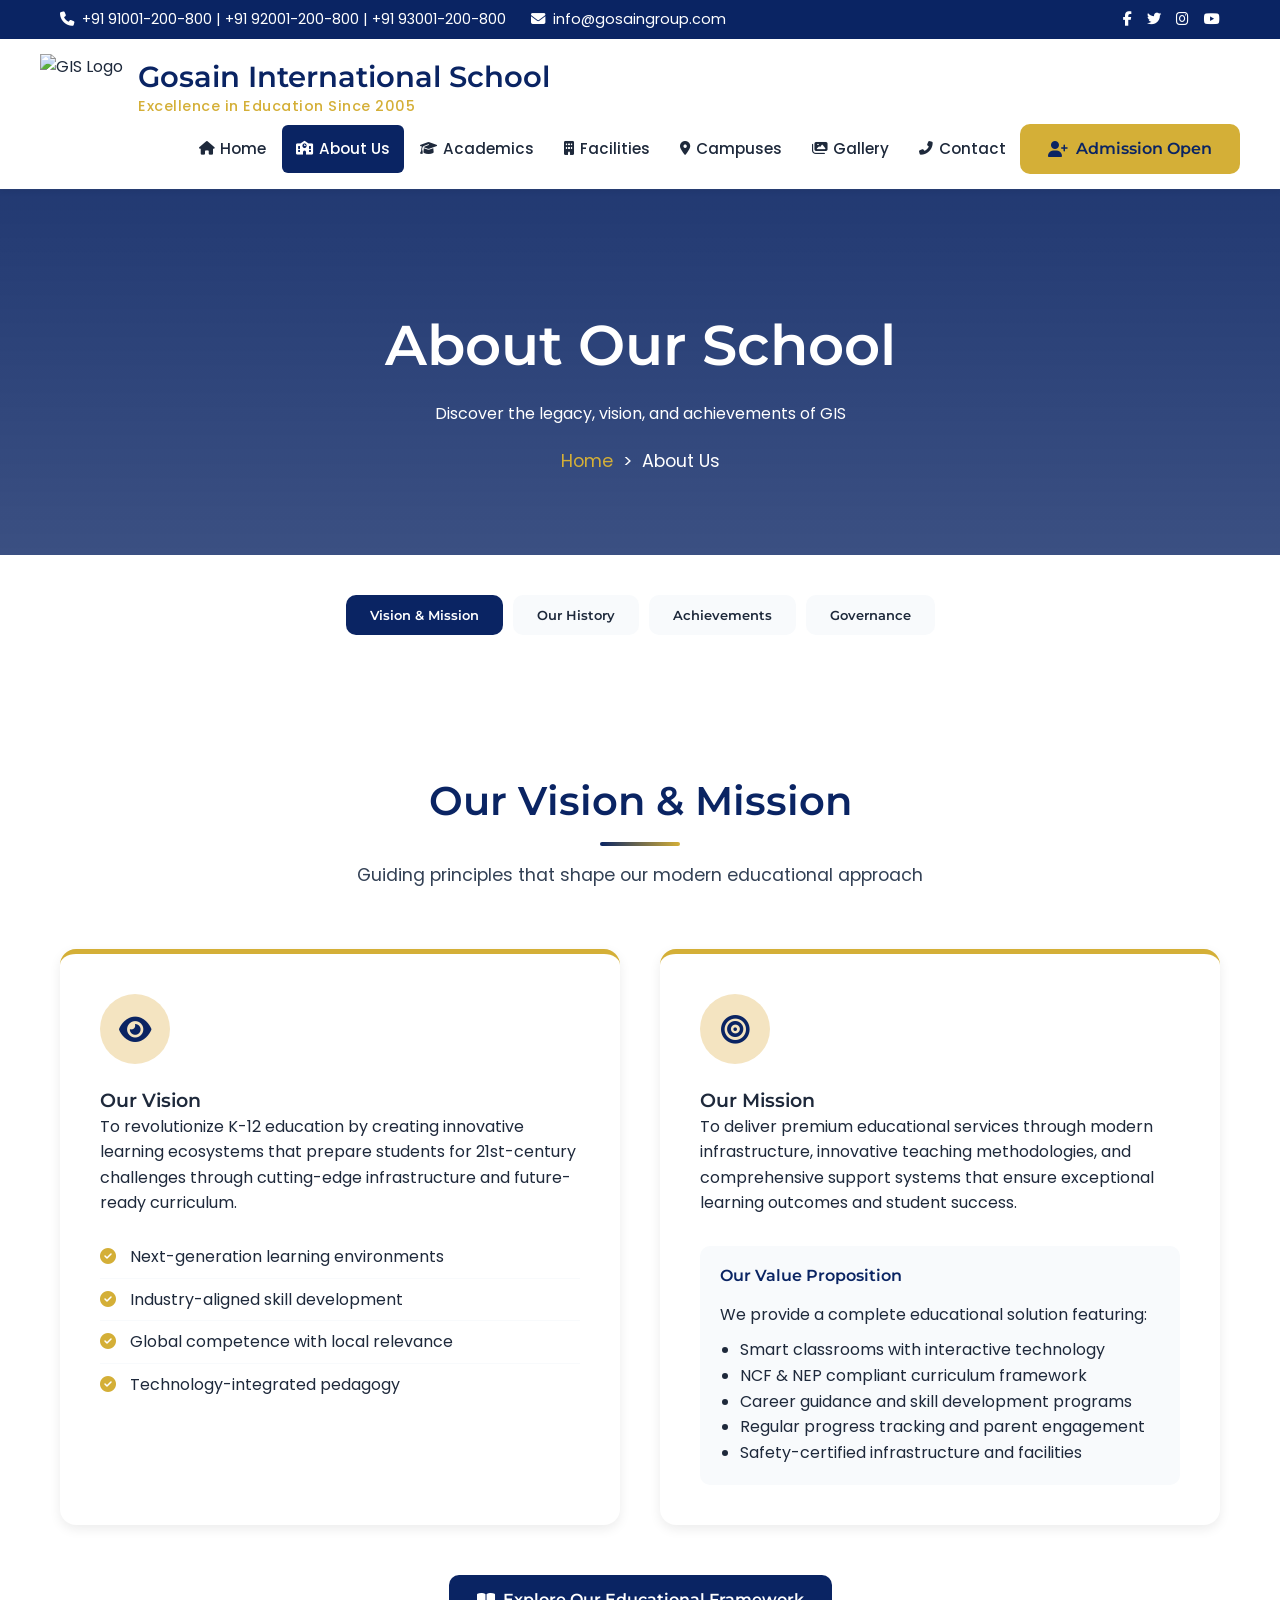
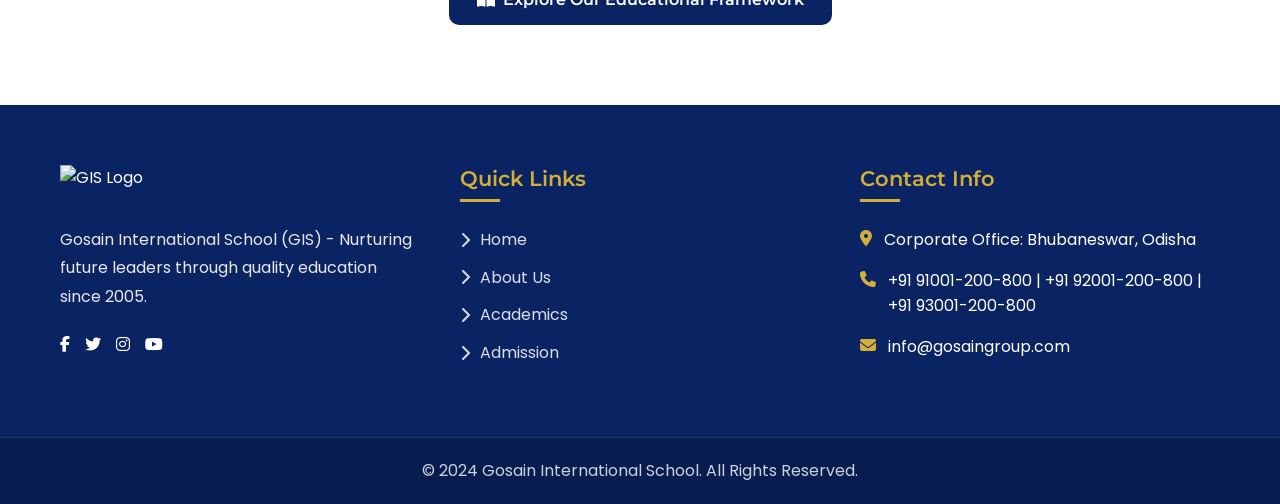
==== about.html @ ebe88065 "second ver First  push" ====
<!doctype html>
<html lang="en">
  <head>
    <meta charset="UTF-8" />
    <meta name="viewport" content="width=device-width, initial-scale=1.0" />
    <title>About Us - Gosain International School</title>
    <link
      rel="stylesheet"
      href="https://cdnjs.cloudflare.com/ajax/libs/font-awesome/6.4.0/css/all.min.css"
    />
    <link
      rel="stylesheet"
      href="https://fonts.googleapis.com/css2?family=Poppins:wght@300;400;500;600;700&family=Montserrat:wght@400;500;600;700&display=swap"
    />
    <link rel="stylesheet" href="style.css" />
    <style>
      /* Reuse all CSS from main page */
      :root {
        --primary-blue: #0a2463;
        --secondary-blue: #1e40af;
        --accent-gold: #d4af37;
        --light-gold: #f4e4c1;
        --light-gray: #f8fafc;
        --medium-gray: #e2e8f0;
        --dark-gray: #334155;
        --text-dark: #1e293b;
        --white: #ffffff;
        --shadow-sm: 0 2px 4px rgba(0, 0, 0, 0.05);
        --shadow-md: 0 4px 12px rgba(0, 0, 0, 0.08);
        --shadow-lg: 0 10px 25px rgba(0, 0, 0, 0.1);
        --radius-sm: 6px;
        --radius-md: 10px;
        --radius-lg: 16px;
        --transition: all 0.3s cubic-bezier(0.4, 0, 0.2, 1);
      }

      * {
        margin: 0;
        padding: 0;
        box-sizing: border-box;
      }

      html {
        scroll-behavior: smooth;
        scroll-padding-top: 100px;
      }

      body {
        font-family: "Poppins", sans-serif;
        color: var(--text-dark);
        line-height: 1.6;
        background-color: var(--white);
        overflow-x: hidden;
      }

      h1,
      h2,
      h3,
      h4,
      h5 {
        font-family: "Montserrat", sans-serif;
        font-weight: 600;
        line-height: 1.3;
      }

      .container {
        width: 100%;
        max-width: 1200px;
        margin: 0 auto;
        padding: 0 20px;
      }

      .section-padding {
        padding: 80px 0;
      }

      .section-title {
        text-align: center;
        margin-bottom: 60px;
        position: relative;
      }

      .section-title h2 {
        font-size: 2.5rem;
        color: var(--primary-blue);
        margin-bottom: 15px;
        display: inline-block;
      }

      .section-title .title-decoration {
        height: 4px;
        width: 80px;
        background: linear-gradient(
          to right,
          var(--primary-blue),
          var(--accent-gold)
        );
        margin: 0 auto;
        border-radius: 2px;
      }

      .section-title p {
        color: var(--dark-gray);
        max-width: 700px;
        margin: 15px auto 0;
        font-size: 1.1rem;
      }

      /* Button Styles */
      .btn {
        display: inline-flex;
        align-items: center;
        justify-content: center;
        gap: 8px;
        padding: 12px 28px;
        border-radius: var(--radius-md);
        font-weight: 600;
        font-size: 1rem;
        cursor: pointer;
        transition: var(--transition);
        border: none;
        text-decoration: none;
        font-family: "Montserrat", sans-serif;
      }

      .btn-primary {
        background-color: var(--primary-blue);
        color: var(--white);
      }

      .btn-primary:hover {
        background-color: var(--secondary-blue);
        transform: translateY(-2px);
        box-shadow: var(--shadow-md);
      }

      .btn-accent {
        background-color: var(--accent-gold);
        color: var(--primary-blue);
      }

      .btn-accent:hover {
        background-color: #c19b2e;
        transform: translateY(-2px);
        box-shadow: var(--shadow-md);
      }

      .btn-outline {
        background-color: transparent;
        color: var(--primary-blue);
        border: 2px solid var(--primary-blue);
      }

      .btn-outline:hover {
        background-color: var(--primary-blue);
        color: var(--white);
        transform: translateY(-2px);
      }

      /* Header & Navigation - Same as index */
      .top-bar {
        background-color: var(--primary-blue);
        color: var(--white);
        padding: 8px 0;
        font-size: 0.9rem;
      }

      .top-bar-content {
        display: flex;
        justify-content: space-between;
        align-items: center;
        flex-wrap: wrap;
      }

      .contact-info {
        display: flex;
        gap: 25px;
        flex-wrap: wrap;
      }

      .contact-item {
        display: flex;
        align-items: center;
        gap: 8px;
      }

      .social-links {
        display: flex;
        gap: 15px;
      }

      .main-header {
        background-color: var(--white);
        box-shadow: var(--shadow-sm);
        position: sticky;
        top: 0;
        z-index: 1000;
        transition: var(--transition);
      }

      .header-content {
        display: flex;
        justify-content: space-between;
        align-items: center;
        padding: 15px 0;
        position: relative;
        flex-wrap: wrap;
      }

      .logo-container {
        display: flex;
        align-items: center;
        gap: 15px;
        flex-shrink: 0;
        min-width: 300px;
      }

      .logo {
        height: 70px;
        width: auto;
        transition: var(--transition);
      }

      .school-name h1 {
        font-size: 1.8rem;
        color: var(--primary-blue);
        line-height: 1.2;
      }

      .school-name .tagline {
        color: var(--accent-gold);
        font-weight: 500;
        font-size: 0.9rem;
        letter-spacing: 0.5px;
      }

      .header-actions {
        display: flex;
        align-items: center;
        gap: 20px;
        order: 3;
      }

      .nav-container {
        flex-grow: 1;
        display: flex;
        justify-content: flex-end;
        margin-left: 20px;
      }

      .nav-menu {
        display: flex;
        list-style: none;
        gap: 2px;
        margin: 0;
        padding: 0;
        flex-wrap: wrap;
        justify-content: flex-end;
      }

      .nav-menu > li {
        position: relative;
        flex-shrink: 0;
      }

      .nav-menu a {
        color: var(--text-dark);
        text-decoration: none;
        padding: 12px 14px;
        display: flex;
        align-items: center;
        gap: 6px;
        font-weight: 500;
        border-radius: var(--radius-sm);
        transition: var(--transition);
        white-space: nowrap;
        font-size: 0.95rem;
      }

      .nav-menu a:hover {
        background-color: var(--light-gray);
        color: var(--primary-blue);
      }

      .nav-menu a.active {
        background-color: var(--primary-blue);
        color: var(--white);
      }

      .mobile-toggle {
        display: none;
        background: none;
        border: none;
        font-size: 1.5rem;
        color: var(--primary-blue);
        cursor: pointer;
        width: 40px;
        height: 40px;
        align-items: center;
        justify-content: center;
        border-radius: var(--radius-sm);
        transition: var(--transition);
        z-index: 1001;
        order: 2;
      }

      /* About Page Specific Styles */
      .page-header {
        background:
          linear-gradient(rgba(10, 36, 99, 0.9), rgba(10, 36, 99, 0.8)),
          url("https://images.unsplash.com/photo-1523050854058-8df90110c9f1?ixlib=rb-4.0.3&auto=format&fit=crop&w=1470&q=80");
        background-size: cover;
        background-position: center;
        color: var(--white);
        padding: 120px 0 80px;
        text-align: center;
      }

      .page-header h1 {
        font-size: 3.5rem;
        margin-bottom: 20px;
        color: var(--white);
      }

      .breadcrumb {
        display: flex;
        justify-content: center;
        gap: 10px;
        font-size: 1.1rem;
        margin-top: 20px;
      }

      .breadcrumb a {
        color: var(--accent-gold);
        text-decoration: none;
      }

      .breadcrumb a:hover {
        text-decoration: underline;
      }

      .about-tabs {
        display: flex;
        justify-content: center;
        gap: 10px;
        margin: 40px 0 60px;
        flex-wrap: wrap;
      }

      .tab-btn {
        padding: 12px 24px;
        background: var(--light-gray);
        border: none;
        border-radius: var(--radius-md);
        font-weight: 600;
        color: var(--text-dark);
        cursor: pointer;
        transition: var(--transition);
        font-family: "Montserrat", sans-serif;
      }

      .tab-btn:hover {
        background: var(--medium-gray);
        transform: translateY(-2px);
      }

      .tab-btn.active {
        background: var(--primary-blue);
        color: var(--white);
      }

      .tab-content {
        display: none;
        animation: fadeIn 0.5s ease;
      }

      .tab-content.active {
        display: block;
      }

      @keyframes fadeIn {
        from {
          opacity: 0;
          transform: translateY(20px);
        }
        to {
          opacity: 1;
          transform: translateY(0);
        }
      }

      /* Vision & Mission */
      .vision-mission-grid {
        display: grid;
        grid-template-columns: repeat(auto-fit, minmax(300px, 1fr));
        gap: 40px;
        margin-top: 40px;
      }

      .vision-card,
      .mission-card {
        background: var(--white);
        padding: 40px;
        border-radius: var(--radius-lg);
        box-shadow: var(--shadow-md);
        position: relative;
        border-top: 5px solid var(--accent-gold);
      }

      .vision-icon,
      .mission-icon {
        width: 70px;
        height: 70px;
        background: var(--light-gold);
        border-radius: 50%;
        display: flex;
        align-items: center;
        justify-content: center;
        margin-bottom: 25px;
      }

      .vision-icon i,
      .mission-icon i {
        font-size: 1.8rem;
        color: var(--primary-blue);
      }

      /* History Timeline */
      .timeline {
        position: relative;
        max-width: 800px;
        margin: 60px auto 0;
      }

      .timeline::before {
        content: "";
        position: absolute;
        left: 50%;
        transform: translateX(-50%);
        width: 4px;
        height: 100%;
        background: var(--accent-gold);
      }

      .timeline-item {
        display: flex;
        margin-bottom: 50px;
        position: relative;
      }

      .timeline-item:nth-child(odd) {
        justify-content: flex-end;
      }

      .timeline-content {
        width: 45%;
        padding: 25px;
        background: var(--white);
        border-radius: var(--radius-lg);
        box-shadow: var(--shadow-md);
        position: relative;
        border: 2px solid var(--light-gray);
      }

      .timeline-item:nth-child(odd) .timeline-content {
        text-align: right;
      }

      .timeline-year {
        position: absolute;
        top: -20px;
        background: var(--primary-blue);
        color: var(--white);
        padding: 8px 20px;
        border-radius: 30px;
        font-weight: 600;
      }

      .timeline-item:nth-child(even) .timeline-year {
        right: -70px;
      }

      .timeline-item:nth-child(odd) .timeline-year {
        left: -70px;
      }

      /* Achievements Grid */
      .achievements-grid {
        display: grid;
        grid-template-columns: repeat(auto-fit, minmax(250px, 1fr));
        gap: 30px;
        margin-top: 40px;
      }

      .achievement-card {
        background: var(--white);
        padding: 30px;
        border-radius: var(--radius-lg);
        text-align: center;
        box-shadow: var(--shadow-md);
        transition: var(--transition);
      }

      .achievement-card:hover {
        transform: translateY(-10px);
        box-shadow: var(--shadow-lg);
      }

      .achievement-icon {
        width: 80px;
        height: 80px;
        background: var(--light-gold);
        border-radius: 50%;
        display: flex;
        align-items: center;
        justify-content: center;
        margin: 0 auto 20px;
      }

      .achievement-icon i {
        font-size: 2rem;
        color: var(--primary-blue);
      }

      .achievement-number {
        font-size: 2.5rem;
        font-weight: 700;
        color: var(--primary-blue);
        margin: 10px 0;
      }

      /* Governance Grid */
      .governance-grid {
        display: grid;
        grid-template-columns: repeat(auto-fit, minmax(250px, 1fr));
        gap: 30px;
        margin-top: 40px;
      }

      .governance-card {
        background: var(--white);
        padding: 30px;
        border-radius: var(--radius-lg);
        text-align: center;
        box-shadow: var(--shadow-md);
        transition: var(--transition);
      }

      .governance-card:hover {
        transform: translateY(-5px);
        box-shadow: var(--shadow-lg);
      }

      .governance-icon {
        width: 60px;
        height: 60px;
        background: var(--light-gold);
        border-radius: 50%;
        display: flex;
        align-items: center;
        justify-content: center;
        margin: 0 auto 20px;
      }

      .governance-icon i {
        color: var(--primary-blue);
        font-size: 1.5rem;
      }

      /* Footer - Same as index */
      footer {
        background-color: var(--primary-blue);
        color: var(--white);
      }

      .footer-main {
        padding: 60px 0;
      }

      .footer-content {
        display: grid;
        grid-template-columns: repeat(auto-fit, minmax(250px, 1fr));
        gap: 40px;
      }

      .footer-logo {
        height: 70px;
        margin-bottom: 20px;
      }

      .footer-about p {
        margin-top: 15px;
        opacity: 0.9;
        line-height: 1.8;
      }

      .footer-column h3 {
        color: var(--accent-gold);
        margin-bottom: 25px;
        font-size: 1.3rem;
        position: relative;
        padding-bottom: 10px;
      }

      .footer-column h3::after {
        content: "";
        position: absolute;
        bottom: 0;
        left: 0;
        width: 40px;
        height: 3px;
        background-color: var(--accent-gold);
      }

      .footer-links {
        list-style: none;
      }

      .footer-links li {
        margin-bottom: 12px;
      }

      .footer-links a {
        color: rgba(255, 255, 255, 0.85);
        text-decoration: none;
        transition: var(--transition);
        display: flex;
        align-items: center;
        gap: 10px;
      }

      .footer-links a:hover {
        color: var(--accent-gold);
        transform: translateX(5px);
      }

      .contact-list {
        list-style: none;
      }

      .contact-list li {
        margin-bottom: 15px;
        display: flex;
        align-items: flex-start;
        gap: 12px;
      }

      .footer-bottom {
        background-color: rgba(0, 0, 0, 0.2);
        padding: 20px 0;
        text-align: center;
        border-top: 1px solid rgba(255, 255, 255, 0.1);
      }

      /* Responsive Styles */
      @media (max-width: 992px) {
        .mobile-toggle {
          display: flex;
        }

        .nav-container {
          position: fixed;
          top: 140px;
          left: 0;
          width: 100%;
          background-color: var(--white);
          box-shadow: var(--shadow-lg);
          border-radius: 0 0 var(--radius-lg) var(--radius-lg);
          z-index: 999;
          max-height: 0;
          overflow: hidden;
          transition: max-height 0.5s ease;
          margin-left: 0;
          display: block;
        }

        .nav-container.active {
          max-height: 80vh;
          overflow-y: auto;
        }

        .nav-menu {
          flex-direction: column;
          width: 100%;
          padding: 20px;
          gap: 5px;
        }

        .page-header h1 {
          font-size: 2.5rem;
        }

        .timeline::before {
          left: 30px;
        }

        .timeline-item {
          flex-direction: column;
          align-items: flex-start;
          padding-left: 60px;
        }

        .timeline-content {
          width: 100%;
          text-align: left !important;
        }

        .timeline-year {
          position: absolute;
          left: 0 !important;
          right: auto !important;
          top: 0;
        }
      }

      @media (max-width: 768px) {
        .page-header h1 {
          font-size: 2rem;
        }

        .section-padding {
          padding: 60px 0;
        }

        .section-title h2 {
          font-size: 2rem;
        }

        .vision-card,
        .mission-card {
          padding: 25px;
        }

        .about-tabs {
          flex-direction: column;
          align-items: center;
        }

        .tab-btn {
          width: 100%;
          max-width: 300px;
        }
      }

      @media (max-width: 480px) {
        .page-header {
          padding: 100px 0 60px;
        }

        .page-header h1 {
          font-size: 1.8rem;
        }

        .section-title h2 {
          font-size: 1.8rem;
        }

        .vision-mission-grid,
        .achievements-grid,
        .governance-grid {
          grid-template-columns: 1fr;
        }
      }
    </style>
  </head>
  <body>
    <!-- Top Bar -->
    <div class="top-bar">
      <div class="container top-bar-content">
        <div class="contact-info">
          <div class="contact-item">
            <i class="fas fa-phone"></i>
            <span
              >+91 91001-200-800 | +91 92001-200-800 | +91 93001-200-800</span
            >
          </div>
          <div class="contact-item">
            <i class="fas fa-envelope"></i>
            <span>info@gosaingroup.com</span>
          </div>
        </div>
        <div class="social-links">
          <a href="#"><i class="fab fa-facebook-f"></i></a>
          <a href="#"><i class="fab fa-twitter"></i></a>
          <a href="#"><i class="fab fa-instagram"></i></a>
          <a href="#"><i class="fab fa-youtube"></i></a>
        </div>
      </div>
    </div>

    <!-- Main Header -->
    <header class="main-header">
      <div class="container header-content">
        <div class="logo-container">
          <img
            src="https://trustimage.nyc3.cdn.digitaloceanspaces.com/logo/logo-01%20(1).png"
            alt="GIS Logo"
            class="logo"
          />
          <div class="school-name">
            <h1>Gosain International School</h1>
            <div class="tagline">Excellence in Education Since 2005</div>
          </div>
        </div>

        <div class="header-actions">
          <a href="index.html#registration" class="btn btn-accent">
            <i class="fas fa-user-plus"></i> Admission Open
          </a>
          <button class="mobile-toggle" id="mobileToggle">
            <i class="fas fa-bars"></i>
          </button>
        </div>

        <div class="nav-container" id="navContainer">
          <ul class="nav-menu" id="navMenu">
            <li>
              <a href="index.html"><i class="fas fa-home"></i> Home</a>
            </li>
            <li>
              <a href="about.html" class="active"
                ><i class="fas fa-school"></i> About Us</a
              >
            </li>
            <li>
              <a href="academics.html"
                ><i class="fas fa-graduation-cap"></i> Academics</a
              >
            </li>
            <!-- <li><a href="leadership.html"><i class="fas fa-users"></i> Leadership</a></li> -->
            <li>
              <a href="facilities.html"
                ><i class="fas fa-building"></i> Facilities</a
              >
            </li>
            <li>
              <a href="campuses.html"
                ><i class="fas fa-map-marker-alt"></i> Campuses</a
              >
            </li>
            <li>
              <a href="gallery.html"><i class="fas fa-images"></i> Gallery</a>
            </li>
            <li>
              <a href="contact.html"
                ><i class="fas fa-phone-alt"></i> Contact</a
              >
            </li>
          </ul>
        </div>
      </div>
    </header>

    <!-- Page Header -->
    <div class="page-header">
      <div class="container">
        <h1>About Our School</h1>
        <p>Discover the legacy, vision, and achievements of GIS</p>
        <div class="breadcrumb">
          <a href="index.html">Home</a> >
          <span>About Us</span>
        </div>
      </div>
    </div>

    <!-- Tabs Navigation -->
    <div class="container">
      <div class="about-tabs">
        <button class="tab-btn active" data-tab="vision">
          Vision & Mission
        </button>
        <button class="tab-btn" data-tab="history">Our History</button>
        <button class="tab-btn" data-tab="achievements">Achievements</button>
        <button class="tab-btn" data-tab="governance">Governance</button>
      </div>
    </div>

    <!-- Tab Contents -->
    <div class="container">
      <!-- Vision & Mission Tab -->
      <div class="tab-content active" id="vision-tab">
        <div class="section-padding">
          <div class="section-title">
            <h2>Our Vision & Mission</h2>
            <div class="title-decoration"></div>
            <p>Guiding principles that shape our modern educational approach</p>
          </div>

          <div class="vision-mission-grid">
            <div class="vision-card">
              <div class="vision-icon">
                <i class="fas fa-eye"></i>
              </div>
              <h3>Our Vision</h3>
              <p>
                To revolutionize K-12 education by creating innovative learning
                ecosystems that prepare students for 21st-century challenges
                through cutting-edge infrastructure and future-ready curriculum.
              </p>
              <ul style="margin-top: 20px; list-style: none">
                <li
                  style="
                    padding: 8px 0;
                    border-bottom: 1px solid var(--light-gray);
                  "
                >
                  <i
                    class="fas fa-check-circle"
                    style="color: var(--accent-gold); margin-right: 10px"
                  ></i>
                  Next-generation learning environments
                </li>
                <li
                  style="
                    padding: 8px 0;
                    border-bottom: 1px solid var(--light-gray);
                  "
                >
                  <i
                    class="fas fa-check-circle"
                    style="color: var(--accent-gold); margin-right: 10px"
                  ></i>
                  Industry-aligned skill development
                </li>
                <li
                  style="
                    padding: 8px 0;
                    border-bottom: 1px solid var(--light-gray);
                  "
                >
                  <i
                    class="fas fa-check-circle"
                    style="color: var(--accent-gold); margin-right: 10px"
                  ></i>
                  Global competence with local relevance
                </li>
                <li style="padding: 8px 0">
                  <i
                    class="fas fa-check-circle"
                    style="color: var(--accent-gold); margin-right: 10px"
                  ></i>
                  Technology-integrated pedagogy
                </li>
              </ul>
            </div>

            <div class="mission-card">
              <div class="mission-icon">
                <i class="fas fa-bullseye"></i>
              </div>
              <h3>Our Mission</h3>
              <p>
                To deliver premium educational services through modern
                infrastructure, innovative teaching methodologies, and
                comprehensive support systems that ensure exceptional learning
                outcomes and student success.
              </p>
              <div
                style="
                  margin-top: 30px;
                  background: var(--light-gray);
                  padding: 20px;
                  border-radius: var(--radius-md);
                "
              >
                <h4 style="color: var(--primary-blue); margin-bottom: 15px">
                  Our Value Proposition
                </h4>
                <p>We provide a complete educational solution featuring:</p>
                <ul style="margin-top: 10px; padding-left: 20px">
                  <li>Smart classrooms with interactive technology</li>
                  <li>NCF & NEP compliant curriculum framework</li>
                  <li>Career guidance and skill development programs</li>
                  <li>Regular progress tracking and parent engagement</li>
                  <li>Safety-certified infrastructure and facilities</li>
                </ul>
              </div>
            </div>
          </div>

          <div style="text-align: center; margin-top: 50px">
            <a href="about-details.html" class="btn btn-primary">
              <i class="fas fa-book-open"></i> Explore Our Educational Framework
            </a>
          </div>
        </div>
      </div>

      <!-- History Tab -->
      <div class="tab-content" id="history-tab">
        <div class="section-padding">
          <div class="section-title">
            <h2>Our Growth Journey</h2>
            <div class="title-decoration"></div>
            <p>From vision to reality in modern education</p>
          </div>

          <div class="timeline">
            <div class="timeline-item">
              <div class="timeline-content">
                <h3>Foundation & Planning</h3>
                <div class="timeline-year">2020-2021</div>
                <p>
                  Extensive market research and planning phase. Developed
                  educational framework aligned with NEP 2020. Secured premium
                  locations for campus development.
                </p>
              </div>
            </div>

            <div class="timeline-item">
              <div class="timeline-content">
                <h3>First Campus Launch</h3>
                <div class="timeline-year">2021</div>
                <p>
                  Inaugurated our first premium campus with state-of-the-art
                  infrastructure. Started with comprehensive early childhood to
                  primary education programs.
                </p>
              </div>
            </div>

            <div class="timeline-item">
              <div class="timeline-content">
                <h3>Curriculum Development</h3>
                <div class="timeline-year">2021-2022</div>
                <p>
                  Designed and implemented NCF & NEP compliant curriculum.
                  Established partnerships with educational technology
                  providers. Developed teacher training programs.
                </p>
              </div>
            </div>

            <div class="timeline-item">
              <div class="timeline-content">
                <h3>Expansion Phase</h3>
                <div class="timeline-year">2022</div>
                <p>
                  Launched two additional campuses with enhanced facilities.
                  Implemented digital learning platforms. Achieved 300+ student
                  enrollment across all campuses.
                </p>
              </div>
            </div>

            <div class="timeline-item">
              <div class="timeline-content">
                <h3>Infrastructure Enhancement</h3>
                <div class="timeline-year">2023</div>
                <p>
                  Upgraded all campuses with smart classroom technology.
                  Established science and innovation labs. Implemented
                  comprehensive safety and security systems.
                </p>
              </div>
            </div>

            <div class="timeline-item">
              <div class="timeline-content">
                <h3>Affiliation & Accreditation</h3>
                <div class="timeline-year">2023-2024</div>
                <p>
                  Initiated CBSE affiliation process for all campuses. Received
                  recognition for educational innovation. Implemented quality
                  assurance framework.
                </p>
              </div>
            </div>

            <div class="timeline-item">
              <div class="timeline-content">
                <h3>Current Status</h3>
                <div class="timeline-year">2024</div>
                <p>
                  Operating multiple successful campuses with 500+ students.
                  Implementing hybrid learning models. Expanding to new
                  locations with premium educational offerings.
                </p>
              </div>
            </div>
          </div>

          <div style="text-align: center; margin-top: 50px">
            <a href="history-details.html" class="btn btn-primary">
              <i class="fas fa-history"></i> View Our Growth Story
            </a>
          </div>
        </div>
      </div>

      <!-- Achievements Tab -->
      <div class="tab-content" id="achievements-tab">
        <div class="section-padding">
          <div class="section-title">
            <h2>Our Milestones & Recognition</h2>
            <div class="title-decoration"></div>
            <p>
              Excellence in academics, sports, and co-curricular achievements
            </p>
          </div>

          <div class="achievements-grid">
            <div class="achievement-card">
              <div class="achievement-icon">
                <i class="fas fa-award"></i>
              </div>
              <div class="achievement-number">4+</div>
              <h4>Premium Campuses</h4>
              <p>Modern educational facilities across strategic locations</p>
            </div>

            <div class="achievement-card">
              <div class="achievement-icon">
                <i class="fas fa-graduation-cap"></i>
              </div>
              <div class="achievement-number">500+</div>
              <h4>Students Enrolled</h4>
              <p>Trusted by parents for quality modern education</p>
            </div>

            <div class="achievement-card">
              <div class="achievement-icon">
                <i class="fas fa-chess-king"></i>
              </div>
              <div class="achievement-number">6</div>
              <h4>CHSE Toppers</h4>
              <p>Produced 6 All Odisha CHSE toppers in last 7 years</p>
            </div>

            <div class="achievement-card">
              <div class="achievement-icon">
                <i class="fas fa-users"></i>
              </div>
              <div class="achievement-number">95%</div>
              <h4>Parent Satisfaction</h4>
              <p>Based on recent feedback and satisfaction surveys</p>
            </div>
          </div>

          <div style="margin-top: 60px">
            <h3
              style="
                text-align: center;
                color: var(--primary-blue);
                margin-bottom: 40px;
              "
            >
              Quality Certifications & Partnerships
            </h3>
            <div
              style="
                display: grid;
                grid-template-columns: repeat(auto-fit, minmax(300px, 1fr));
                gap: 20px;
              "
            >
              <div
                style="
                  background: var(--light-gray);
                  padding: 20px;
                  border-radius: var(--radius-md);
                "
              >
                <h4 style="color: var(--primary-blue)">
                  <i
                    class="fas fa-medal"
                    style="color: var(--accent-gold); margin-right: 10px"
                  ></i>
                  NEP 2020 Implementation
                </h4>
                <p style="margin-top: 10px">
                  Early adopter of National Education Policy 2020 framework with
                  integrated skill development
                </p>
              </div>

              <div
                style="
                  background: var(--light-gray);
                  padding: 20px;
                  border-radius: var(--radius-md);
                "
              >
                <h4 style="color: var(--primary-blue)">
                  <i
                    class="fas fa-star"
                    style="color: var(--accent-gold); margin-right: 10px"
                  ></i>
                  Safety Certified Campuses
                </h4>
                <p style="margin-top: 10px">
                  All campuses certified for safety, security, and
                  child-friendly infrastructure
                </p>
              </div>

              <div
                style="
                  background: var(--light-gray);
                  padding: 20px;
                  border-radius: var(--radius-md);
                "
              >
                <h4 style="color: var(--primary-blue)">
                  <i
                    class="fas fa-handshake"
                    style="color: var(--accent-gold); margin-right: 10px"
                  ></i>
                  Technology Partnerships
                </h4>
                <p style="margin-top: 10px">
                  Collaborations with leading ed-tech companies for digital
                  learning solutions
                </p>
              </div>

              <div
                style="
                  background: var(--light-gray);
                  padding: 20px;
                  border-radius: var(--radius-md);
                "
              >
                <h4 style="color: var(--primary-blue)">
                  <i
                    class="fas fa-basketball-ball"
                    style="color: var(--accent-gold); margin-right: 10px"
                  ></i>
                  Sports Excellence
                </h4>
                <p style="margin-top: 10px">
                  Recognition in chess, athletics, and other sports at district
                  and state levels
                </p>
              </div>
            </div>
          </div>
        </div>
      </div>

      <!-- Governance Tab -->
      <div class="tab-content" id="governance-tab">
        <div class="section-padding">
          <div class="section-title">
            <h2>Governance & Administration</h2>
            <div class="title-decoration"></div>
            <p>Structured leadership for educational excellence</p>
          </div>

          <div class="governance-grid">
            <div class="governance-card">
              <div class="governance-icon">
                <i class="fas fa-user-tie"></i>
              </div>
              <h4>Board of Governors</h4>
              <p>
                Strategic oversight and policy formulation by experienced
                educationists and industry leaders.
              </p>
            </div>

            <div class="governance-card">
              <div class="governance-icon">
                <i class="fas fa-chalkboard-teacher"></i>
              </div>
              <h4>Academic Council</h4>
              <p>
                Curriculum development and academic quality assurance by subject
                matter experts.
              </p>
            </div>

            <div class="governance-card">
              <div class="governance-icon">
                <i class="fas fa-handshake"></i>
              </div>
              <h4>Parent-Teacher Association</h4>
              <p>
                Active participation of parents in school governance and
                decision-making processes.
              </p>
            </div>

            <div class="governance-card">
              <div class="governance-icon">
                <i class="fas fa-balance-scale"></i>
              </div>
              <h4>Ethics Committee</h4>
              <p>
                Ensuring ethical practices, transparency, and adherence to
                educational standards.
              </p>
            </div>
          </div>

          <div style="margin-top: 60px">
            <h3
              style="
                text-align: center;
                color: var(--primary-blue);
                margin-bottom: 30px;
              "
            >
              Our Governance Structure
            </h3>
            <div
              style="
                background: var(--light-gray);
                padding: 30px;
                border-radius: var(--radius-lg);
              "
            >
              <div
                style="
                  display: grid;
                  grid-template-columns: repeat(auto-fit, minmax(250px, 1fr));
                  gap: 30px;
                "
              >
                <div>
                  <h4 style="color: var(--primary-blue); margin-bottom: 15px">
                    Policy Framework
                  </h4>
                  <ul style="list-style: none">
                    <li
                      style="
                        padding: 8px 0;
                        border-bottom: 1px solid var(--medium-gray);
                      "
                    >
                      <i
                        class="fas fa-check"
                        style="color: var(--accent-gold); margin-right: 10px"
                      ></i>
                      NEP 2020 Compliance
                    </li>
                    <li
                      style="
                        padding: 8px 0;
                        border-bottom: 1px solid var(--medium-gray);
                      "
                    >
                      <i
                        class="fas fa-check"
                        style="color: var(--accent-gold); margin-right: 10px"
                      ></i>
                      CBSE Affiliation Standards
                    </li>
                    <li
                      style="
                        padding: 8px 0;
                        border-bottom: 1px solid var(--medium-gray);
                      "
                    >
                      <i
                        class="fas fa-check"
                        style="color: var(--accent-gold); margin-right: 10px"
                      ></i>
                      Quality Management
                    </li>
                    <li style="padding: 8px 0">
                      <i
                        class="fas fa-check"
                        style="color: var(--accent-gold); margin-right: 10px"
                      ></i>
                      Continuous Improvement
                    </li>
                  </ul>
                </div>

                <div>
                  <h4 style="color: var(--primary-blue); margin-bottom: 15px">
                    Committees & Functions
                  </h4>
                  <ul style="list-style: none">
                    <li
                      style="
                        padding: 8px 0;
                        border-bottom: 1px solid var(--medium-gray);
                      "
                    >
                      <i
                        class="fas fa-users"
                        style="color: var(--accent-gold); margin-right: 10px"
                      ></i>
                      Admissions Committee
                    </li>
                    <li
                      style="
                        padding: 8px 0;
                        border-bottom: 1px solid var(--medium-gray);
                      "
                    >
                      <i
                        class="fas fa-book"
                        style="color: var(--accent-gold); margin-right: 10px"
                      ></i>
                      Curriculum Committee
                    </li>
                    <li
                      style="
                        padding: 8px 0;
                        border-bottom: 1px solid var(--medium-gray);
                      "
                    >
                      <i
                        class="fas fa-shield-alt"
                        style="color: var(--accent-gold); margin-right: 10px"
                      ></i>
                      Safety Committee
                    </li>
                    <li style="padding: 8px 0">
                      <i
                        class="fas fa-chart-line"
                        style="color: var(--accent-gold); margin-right: 10px"
                      ></i>
                      Development Committee
                    </li>
                  </ul>
                </div>

                <div>
                  <h4 style="color: var(--primary-blue); margin-bottom: 15px">
                    Transparency & Accountability
                  </h4>
                  <ul style="list-style: none">
                    <li
                      style="
                        padding: 8px 0;
                        border-bottom: 1px solid var(--medium-gray);
                      "
                    >
                      <i
                        class="fas fa-file-alt"
                        style="color: var(--accent-gold); margin-right: 10px"
                      ></i>
                      Annual Reports
                    </li>
                    <li
                      style="
                        padding: 8px 0;
                        border-bottom: 1px solid var(--medium-gray);
                      "
                    >
                      <i
                        class="fas fa-audit"
                        style="color: var(--accent-gold); margin-right: 10px"
                      ></i>
                      Financial Audit
                    </li>
                    <li
                      style="
                        padding: 8px 0;
                        border-bottom: 1px solid var(--medium-gray);
                      "
                    >
                      <i
                        class="fas fa-comments"
                        style="color: var(--accent-gold); margin-right: 10px"
                      ></i>
                      Feedback Mechanism
                    </li>
                    <li style="padding: 8px 0">
                      <i
                        class="fas fa-gavel"
                        style="color: var(--accent-gold); margin-right: 10px"
                      ></i>
                      Grievance Redressal
                    </li>
                  </ul>
                </div>
              </div>
            </div>
          </div>

          <div style="text-align: center; margin-top: 50px">
            <a href="governance-details.html" class="btn btn-primary">
              <i class="fas fa-university"></i> View Complete Governance
              Structure
            </a>
          </div>
        </div>
      </div>
    </div>
    <!-- Footer -->
    <footer>
      <div class="footer-main">
        <div class="container">
          <div class="footer-content">
            <div class="footer-about">
              <img
                src="https://trustimage.nyc3.cdn.digitaloceanspaces.com/logo/logo-01%20(1).png"
                alt="GIS Logo"
                class="footer-logo"
              />
              <p>
                Gosain International School (GIS) - Nurturing future leaders
                through quality education since 2005.
              </p>
              <div class="social-links" style="margin-top: 20px">
                <a href="#"><i class="fab fa-facebook-f"></i></a>
                <a href="#"><i class="fab fa-twitter"></i></a>
                <a href="#"><i class="fab fa-instagram"></i></a>
                <a href="#"><i class="fab fa-youtube"></i></a>
              </div>
            </div>

            <div class="footer-column">
              <h3>Quick Links</h3>
              <ul class="footer-links">
                <li>
                  <a href="index.html"
                    ><i class="fas fa-chevron-right"></i> Home</a
                  >
                </li>
                <li>
                  <a href="about.html"
                    ><i class="fas fa-chevron-right"></i> About Us</a
                  >
                </li>
                <li>
                  <a href="academics.html"
                    ><i class="fas fa-chevron-right"></i> Academics</a
                  >
                </li>
                <li>
                  <a href="admission.html"
                    ><i class="fas fa-chevron-right"></i> Admission</a
                  >
                </li>
              </ul>
            </div>

            <div class="footer-column">
              <h3>Contact Info</h3>
              <ul class="contact-list">
                <li>
                  <i class="fas fa-map-marker-alt"></i>
                  <div>Corporate Office: Bhubaneswar, Odisha</div>
                </li>
                <li>
                  <i class="fas fa-phone"></i>
                  <div>
                    +91 91001-200-800 | +91 92001-200-800 | +91 93001-200-800
                  </div>
                </li>
                <li>
                  <i class="fas fa-envelope"></i>
                  <div>info@gosaingroup.com</div>
                </li>
              </ul>
            </div>
          </div>
        </div>
      </div>

      <div class="footer-bottom">
        <div class="container">
          <div class="copyright">
            <p>&copy; 2024 Gosain International School. All Rights Reserved.</p>
          </div>
        </div>
      </div>
    </footer>

    <script>
      // Tab Switching
      const tabBtns = document.querySelectorAll(".tab-btn");
      const tabContents = document.querySelectorAll(".tab-content");

      tabBtns.forEach((btn) => {
        btn.addEventListener("click", () => {
          const tabId = btn.getAttribute("data-tab");

          // Remove active class from all buttons and contents
          tabBtns.forEach((b) => b.classList.remove("active"));
          tabContents.forEach((c) => c.classList.remove("active"));

          // Add active class to clicked button and corresponding content
          btn.classList.add("active");
          document.getElementById(`${tabId}-tab`).classList.add("active");
        });
      });

      // Mobile Navigation
      const mobileToggle = document.getElementById("mobileToggle");
      const navContainer = document.getElementById("navContainer");

      mobileToggle.addEventListener("click", () => {
        navContainer.classList.toggle("active");
        mobileToggle.innerHTML = navContainer.classList.contains("active")
          ? '<i class="fas fa-times"></i>'
          : '<i class="fas fa-bars"></i>';
      });

      // Close mobile menu when clicking on a link
      document.querySelectorAll(".nav-menu a").forEach((link) => {
        link.addEventListener("click", () => {
          if (window.innerWidth <= 992) {
            navContainer.classList.remove("active");
            mobileToggle.innerHTML = '<i class="fas fa-bars"></i>';
          }
        });
      });

      // Handle window resize
      window.addEventListener("resize", () => {
        if (window.innerWidth > 992) {
          navContainer.classList.remove("active");
          mobileToggle.innerHTML = '<i class="fas fa-bars"></i>';
        }
      });
    </script>
  </body>
</html>
---- style.css ----
/* CSS Variables for Consistent Design */
        :root {
            --primary-blue: #0A2463;
            --secondary-blue: #1E40AF;
            --accent-gold: #D4AF37;
            --light-gold: #F4E4C1;
            --light-gray: #F8FAFC;
            --medium-gray: #E2E8F0;
            --dark-gray: #334155;
            --text-dark: #1E293B;
            --success: #10B981;
            --white: #FFFFFF;
            --shadow-sm: 0 2px 4px rgba(0,0,0,0.05);
            --shadow-md: 0 4px 12px rgba(0,0,0,0.08);
            --shadow-lg: 0 10px 25px rgba(0,0,0,0.1);
            --radius-sm: 6px;
            --radius-md: 10px;
            --radius-lg: 16px;
            --transition: all 0.3s cubic-bezier(0.4, 0, 0.2, 1);
        }
        
        /* Reset & Base Styles */
        * {
            margin: 0;
            padding: 0;
            box-sizing: border-box;
        }
        
        html {
            scroll-behavior: smooth;
            scroll-padding-top: 100px;
        }
        
        body {
            font-family: 'Poppins', sans-serif;
            color: var(--text-dark);
            line-height: 1.6;
            background-color: var(--white);
            overflow-x: hidden;
        }
        
        h1, h2, h3, h4, h5 {
            font-family: 'Montserrat', sans-serif;
            font-weight: 600;
            line-height: 1.3;
        }
        
        .container {
            width: 100%;
            max-width: 1200px;
            margin: 0 auto;
            padding: 0 20px;
        }
        
        .section-padding {
            padding: 80px 0;
        }
        
        .section-title {
            text-align: center;
            margin-bottom: 60px;
            position: relative;
        }
        
        .section-title h2 {
            font-size: 2.5rem;
            color: var(--primary-blue);
            margin-bottom: 15px;
            display: inline-block;
        }
        
        .section-title .title-decoration {
            height: 4px;
            width: 80px;
            background: linear-gradient(to right, var(--primary-blue), var(--accent-gold));
            margin: 0 auto;
            border-radius: 2px;
        }
        
        .section-title p {
            color: var(--dark-gray);
            max-width: 700px;
            margin: 15px auto 0;
            font-size: 1.1rem;
        }
        
        /* Button Styles */
        .btn {
            display: inline-flex;
            align-items: center;
            justify-content: center;
            gap: 8px;
            padding: 12px 28px;
            border-radius: var(--radius-md);
            font-weight: 600;
            font-size: 1rem;
            cursor: pointer;
            transition: var(--transition);
            border: none;
            text-decoration: none;
            font-family: 'Montserrat', sans-serif;
        }
        
        .btn-primary {
            background-color: var(--primary-blue);
            color: var(--white);
        }
        
        .btn-primary:hover {
            background-color: var(--secondary-blue);
            transform: translateY(-2px);
            box-shadow: var(--shadow-md);
        }
        
        .btn-accent {
            background-color: var(--accent-gold);
            color: var(--primary-blue);
        }
        
        .btn-accent:hover {
            background-color: #C19B2E;
            transform: translateY(-2px);
            box-shadow: var(--shadow-md);
        }
        
        .btn-outline {
            background-color: transparent;
            color: var(--primary-blue);
            border: 2px solid var(--primary-blue);
        }
        
        .btn-outline:hover {
            background-color: var(--primary-blue);
            color: var(--white);
            transform: translateY(-2px);
        }
        
        /* Header & Top Bar */
        .top-bar {
            background-color: var(--primary-blue);
            color: var(--white);
            padding: 8px 0;
            font-size: 0.9rem;
        }
        
        .top-bar-content {
            display: flex;
            justify-content: space-between;
            align-items: center;
            flex-wrap: wrap;
        }
        
        .contact-info {
            display: flex;
            gap: 25px;
            flex-wrap: wrap;
        }
        
        .contact-item {
            display: flex;
            align-items: center;
            gap: 8px;
        }
        
        .social-links {
            display: flex;
            gap: 15px;
        }
        
        .social-links a {
            color: var(--white);
            transition: var(--transition);
        }
        
        .social-links a:hover {
            color: var(--accent-gold);
        }
        
        /* Main Header - COMPLETELY FIXED */
        .main-header {
            background-color: var(--white);
            box-shadow: var(--shadow-sm);
            position: sticky;
            top: 0;
            z-index: 1000;
            transition: var(--transition);
        }
        
        .main-header.scrolled {
            box-shadow: var(--shadow-md);
        }
        
        .header-content {
            display: flex;
            justify-content: space-between;
            align-items: center;
            padding: 15px 0;
            position: relative;
            flex-wrap: wrap;
        }
        
        .logo-container {
            display: flex;
            align-items: center;
            gap: 15px;
            flex-shrink: 0;
            min-width: 300px;
        }
        
        .logo {
            height: 70px;
            width: auto;
            transition: var(--transition);
        }
        
        .school-name h1 {
            font-size: 1.8rem;
            color: var(--primary-blue);
            line-height: 1.2;
        }
        
        .school-name .tagline {
            color: var(--accent-gold);
            font-weight: 500;
            font-size: 0.9rem;
            letter-spacing: 0.5px;
        }
        
        .header-actions {
            display: flex;
            align-items: center;
            gap: 20px;
            order: 3;
        }
        
        /* Navigation Menu - FIXED - NO MORE CUTTING OFF */
        .nav-container {
            flex-grow: 1;
            display: flex;
            justify-content: flex-end;
            margin-left: 20px;
        }
        
        .nav-menu {
            display: flex;
            list-style: none;
            gap: 2px;
            margin: 0;
            padding: 0;
            flex-wrap: wrap;
            justify-content: flex-end;
        }
        
        .nav-menu > li {
            position: relative;
            flex-shrink: 0;
        }
        
        .nav-menu a {
            color: var(--text-dark);
            text-decoration: none;
            padding: 12px 14px;
            display: flex;
            align-items: center;
            gap: 6px;
            font-weight: 500;
            border-radius: var(--radius-sm);
            transition: var(--transition);
            white-space: nowrap;
            font-size: 0.95rem;
        }
        
        .nav-menu a:hover {
            background-color: var(--light-gray);
            color: var(--primary-blue);
        }
        
        .nav-menu a.active {
            background-color: var(--primary-blue);
            color: var(--white);
        }
        
        .nav-menu a i:first-child {
            font-size: 0.9em;
        }
        
        .nav-menu a i.fa-chevron-down {
            font-size: 0.7em;
            margin-left: 4px;
        }
        
        /* Dropdown Menu */
        .dropdown {
            position: absolute;
            top: 100%;
            left: 0;
            background-color: var(--white);
            min-width: 220px;
            box-shadow: var(--shadow-lg);
            border-radius: var(--radius-md);
            opacity: 0;
            visibility: hidden;
            transform: translateY(10px);
            transition: var(--transition);
            z-index: 100;
            padding: 8px 0;
        }
        
        .dropdown li a {
            padding: 12px 20px;
            display: block;
            white-space: normal;
        }
        
        .dropdown li a:hover {
            background-color: var(--light-gray);
        }
        
        .nav-menu li:hover .dropdown {
            opacity: 1;
            visibility: visible;
            transform: translateY(0);
        }
        
        .mobile-toggle {
            display: none;
            background: none;
            border: none;
            font-size: 1.5rem;
            color: var(--primary-blue);
            cursor: pointer;
            width: 40px;
            height: 40px;
            align-items: center;
            justify-content: center;
            border-radius: var(--radius-sm);
            transition: var(--transition);
            z-index: 1001;
            order: 2;
        }
        
        .mobile-toggle:hover {
            background-color: var(--light-gray);
        }
        
        /* Hero Section */
        .hero-section {
            position: relative;
            height: 85vh;
            min-height: 600px;
            max-height: 800px;
            overflow: hidden;
            background: linear-gradient(rgba(10, 36, 99, 0.85), rgba(10, 36, 99, 0.7));
            color: var(--white);
        }
        
        .hero-slider {
            position: absolute;
            top: 0;
            left: 0;
            width: 100%;
            height: 100%;
        }
        
        .hero-slide {
            position: absolute;
            top: 0;
            left: 0;
            width: 100%;
            height: 100%;
            background-size: cover;
            background-position: center;
            opacity: 0;
            transition: opacity 1s ease-in-out;
        }
        
        .hero-slide.active {
            opacity: 1;
        }
        
        .hero-overlay {
            position: absolute;
            top: 0;
            left: 0;
            width: 100%;
            height: 100%;
            background: linear-gradient(135deg, rgba(10, 36, 99, 0.8) 0%, rgba(30, 64, 175, 0.6) 100%);
            z-index: 1;
        }
        
        .hero-content {
            position: relative;
            z-index: 2;
            height: 100%;
            display: flex;
            align-items: center;
            padding-top: 80px;
        }
        
        .hero-text {
            max-width: 700px;
        }
        
        .hero-text h1 {
            font-size: 3.5rem;
            margin-bottom: 20px;
            color: var(--white);
            text-shadow: 0 2px 4px rgba(0,0,0,0.3);
        }
        
        .hero-text p {
            font-size: 1.3rem;
            margin-bottom: 30px;
            opacity: 0.95;
            max-width: 600px;
        }
        
        .hero-buttons {
            display: flex;
            gap: 15px;
            flex-wrap: wrap;
        }
        
        .hero-indicators {
            position: absolute;
            bottom: 30px;
            left: 50%;
            transform: translateX(-50%);
            display: flex;
            gap: 12px;
            z-index: 3;
        }
        
        .indicator {
            width: 14px;
            height: 14px;
            border-radius: 50%;
            background-color: rgba(255, 255, 255, 0.5);
            cursor: pointer;
            transition: var(--transition);
        }
        
        .indicator.active {
            background-color: var(--accent-gold);
            transform: scale(1.2);
        }
        
        /* Welcome & Notice Section */
        .welcome-notice-section {
            background-color: var(--light-gray);
        }
        
        .welcome-notice-container {
            display: grid;
            grid-template-columns: 1fr 1fr;
            gap: 40px;
        }
        
        .welcome-card, .notice-card {
            background-color: var(--white);
            border-radius: var(--radius-lg);
            padding: 40px;
            box-shadow: var(--shadow-md);
            height: 100%;
        }
        
        .welcome-card h2, .notice-card h2 {
            color: var(--primary-blue);
            margin-bottom: 20px;
            padding-bottom: 15px;
            border-bottom: 3px solid var(--accent-gold);
            display: inline-block;
        }
        
        .welcome-text p {
            margin-bottom: 20px;
        }
        
        .welcome-features {
            display: grid;
            grid-template-columns: repeat(2, 1fr);
            gap: 20px;
            margin-top: 30px;
        }
        
        .feature-item {
            display: flex;
            align-items: center;
            gap: 12px;
        }
        
        .feature-icon {
            background-color: var(--light-gold);
            color: var(--primary-blue);
            width: 40px;
            height: 40px;
            border-radius: 50%;
            display: flex;
            align-items: center;
            justify-content: center;
            flex-shrink: 0;
        }
        
        .notice-list {
            display: flex;
            flex-direction: column;
            gap: 20px;
        }
        
        .notice-item {
            padding: 20px;
            border-radius: var(--radius-md);
            background-color: var(--light-gray);
            border-left: 4px solid var(--accent-gold);
            transition: var(--transition);
        }
        
        .notice-item:hover {
            transform: translateY(-3px);
            box-shadow: var(--shadow-sm);
        }
        
        .notice-header {
            display: flex;
            justify-content: space-between;
            align-items: flex-start;
            margin-bottom: 10px;
        }
        
        .notice-title {
            font-weight: 600;
            color: var(--primary-blue);
            font-size: 1.1rem;
        }
        
        .notice-date {
            background-color: var(--primary-blue);
            color: var(--white);
            padding: 4px 12px;
            border-radius: 20px;
            font-size: 0.85rem;
            font-weight: 500;
        }
        
        .notice-description {
            color: var(--dark-gray);
        }
        
        /* Leadership Section */
        .leadership-section {
            background-color: var(--white);
        }
        
        .leadership-container {
            display: grid;
            grid-template-columns: repeat(auto-fit, minmax(300px, 1fr));
            gap: 40px;
            margin-top: 40px;
        }
        
        .leader-card {
            background-color: var(--white);
            border-radius: var(--radius-lg);
            overflow: hidden;
            box-shadow: var(--shadow-md);
            transition: var(--transition);
            height: 100%;
        }
        
        .leader-card:hover {
            transform: translateY(-10px);
            box-shadow: var(--shadow-lg);
        }
        
        .leader-image {
            height: 280px;
            overflow: hidden;
        }
        
        .leader-image img {
            width: 100%;
            height: 100%;
            object-fit: cover;
            transition: var(--transition);
        }
        
        .leader-card:hover .leader-image img {
            transform: scale(1.05);
        }
        
        .leader-info {
            padding: 30px;
        }
        
        .leader-info h3 {
            color: var(--primary-blue);
            margin-bottom: 8px;
        }
        
        .leader-role {
            color: var(--accent-gold);
            font-weight: 500;
            margin-bottom: 15px;
            display: block;
        }
        
        .leader-quote {
            font-style: italic;
            color: var(--dark-gray);
            position: relative;
            padding-left: 20px;
            border-left: 3px solid var(--medium-gray);
        }
        
        /* Campuses Section */
        .campuses-section {
            background-color: var(--light-gray);
        }
        
        .campuses-container {
            display: grid;
            grid-template-columns: repeat(auto-fit, minmax(280px, 1fr));
            gap: 30px;
            margin-top: 40px;
        }
        
        .campus-card {
            background-color: var(--white);
            border-radius: var(--radius-lg);
            overflow: hidden;
            box-shadow: var(--shadow-md);
            transition: var(--transition);
            height: 100%;
        }
        
        .campus-card:hover {
            transform: translateY(-10px);
            box-shadow: var(--shadow-lg);
        }
        
        .campus-image {
            height: 200px;
            overflow: hidden;
            position: relative;
        }
        
        .campus-image img {
            width: 100%;
            height: 100%;
            object-fit: cover;
            transition: var(--transition);
        }
        
        .campus-card:hover .campus-image img {
            transform: scale(1.05);
        }
        
        .campus-badge {
            position: absolute;
            top: 15px;
            right: 15px;
            background-color: var(--accent-gold);
            color: var(--primary-blue);
            padding: 6px 12px;
            border-radius: var(--radius-sm);
            font-weight: 600;
            font-size: 0.85rem;
        }
        
        .campus-info {
            padding: 25px;
        }
        
        .campus-name {
            color: var(--primary-blue);
            margin-bottom: 10px;
        }
        
        .campus-location {
            color: var(--secondary-blue);
            margin-bottom: 15px;
            display: flex;
            align-items: center;
            gap: 8px;
        }
        
        .campus-features {
            list-style: none;
            margin-top: 15px;
        }
        
        .campus-features li {
            padding: 6px 0;
            display: flex;
            align-items: center;
            gap: 8px;
        }
        
        .campus-features i {
            color: var(--accent-gold);
        }
        
        /* Footer */
        footer {
            background-color: var(--primary-blue);
            color: var(--white);
        }
        
        .footer-main {
            padding: 60px 0;
        }
        
        .footer-content {
            display: grid;
            grid-template-columns: repeat(auto-fit, minmax(250px, 1fr));
            gap: 40px;
        }
        
        .footer-logo {
            height: 70px;
            margin-bottom: 20px;
        }
        
        .footer-about p {
            margin-top: 15px;
            opacity: 0.9;
            line-height: 1.8;
        }
        
        .footer-column h3 {
            color: var(--accent-gold);
            margin-bottom: 25px;
            font-size: 1.3rem;
            position: relative;
            padding-bottom: 10px;
        }
        
        .footer-column h3::after {
            content: '';
            position: absolute;
            bottom: 0;
            left: 0;
            width: 40px;
            height: 3px;
            background-color: var(--accent-gold);
        }
        
        .footer-links {
            list-style: none;
        }
        
        .footer-links li {
            margin-bottom: 12px;
        }
        
        .footer-links a {
            color: rgba(255, 255, 255, 0.85);
            text-decoration: none;
            transition: var(--transition);
            display: flex;
            align-items: center;
            gap: 10px;
        }
        
        .footer-links a:hover {
            color: var(--accent-gold);
            transform: translateX(5px);
        }
        
        .contact-list {
            list-style: none;
        }
        
        .contact-list li {
            margin-bottom: 15px;
            display: flex;
            align-items: flex-start;
            gap: 12px;
        }
        
        .contact-list i {
            color: var(--accent-gold);
            margin-top: 3px;
        }
        
        .footer-bottom {
            background-color: rgba(0, 0, 0, 0.2);
            padding: 20px 0;
            text-align: center;
            border-top: 1px solid rgba(255, 255, 255, 0.1);
        }
        
        .copyright {
            opacity: 0.8;
        }
        
        /* Modal */
        .modal {
            position: fixed;
            top: 0;
            left: 0;
            width: 100%;
            height: 100%;
            background-color: rgba(0, 0, 0, 0.85);
            z-index: 2000;
            display: none;
            align-items: center;
            justify-content: center;
            padding: 20px;
        }
        
        .modal-content {
            background-color: var(--white);
            border-radius: var(--radius-lg);
            max-width: 600px;
            width: 100%;
            max-height: 90vh;
            overflow-y: auto;
            position: relative;
            animation: modalFadeIn 0.3s ease;
        }
        
        @keyframes modalFadeIn {
            from { opacity: 0; transform: translateY(-30px); }
            to { opacity: 1; transform: translateY(0); }
        }
        
        .modal-header {
            background-color: var(--primary-blue);
            color: var(--white);
            padding: 25px;
            border-radius: var(--radius-lg) var(--radius-lg) 0 0;
            display: flex;
            justify-content: space-between;
            align-items: center;
        }
        
        .modal-header h3 {
            color: var(--white);
        }
        
        .close-modal {
            background: none;
            border: none;
            color: var(--white);
            font-size: 1.5rem;
            cursor: pointer;
        }
        
        .modal-body {
            padding: 30px;
        }
        
        .form-group {
            margin-bottom: 20px;
        }
        
        .form-group label {
            display: block;
            margin-bottom: 8px;
            font-weight: 500;
            color: var(--dark-gray);
        }
        
        .form-control {
            width: 100%;
            padding: 12px 15px;
            border: 1px solid var(--medium-gray);
            border-radius: var(--radius-md);
            font-family: 'Poppins', sans-serif;
            transition: var(--transition);
        }
        
        .form-control:focus {
            outline: none;
            border-color: var(--primary-blue);
            box-shadow: 0 0 0 3px rgba(10, 36, 99, 0.1);
        }
        
        .form-row {
            display: grid;
            grid-template-columns: 1fr 1fr;
            gap: 15px;
        }
        
        /* COMPREHENSIVE RESPONSIVE DESIGN - FIXED NAVIGATION */
        
        /* Large Desktop Screens (1200px and above) */
        @media (max-width: 1300px) {
            .nav-menu a {
                padding: 12px 12px;
                font-size: 0.9rem;
            }
            
            .logo-container {
                min-width: 280px;
            }
        }
        
        /* Medium Desktop Screens (1100px - 1299px) */
        @media (max-width: 1200px) {
            .nav-menu a {
                padding: 12px 10px;
                font-size: 0.88rem;
            }
            
            .logo-container {
                min-width: 260px;
            }
            
            .school-name h1 {
                font-size: 1.6rem;
            }
        }
        
        /* Small Desktop/Tablet Landscape (992px - 1099px) */
        @media (max-width: 1100px) {
            .nav-menu {
                gap: 1px;
            }
            
            .nav-menu a {
                padding: 12px 8px;
                font-size: 0.85rem;
            }
            
            .logo-container {
                min-width: 240px;
            }
            
            .school-name h1 {
                font-size: 1.5rem;
            }
            
            .header-actions {
                order: 2;
            }
            
            .mobile-toggle {
                order: 3;
            }
        }
        
        /* Tablet Devices (768px - 991px) - MOBILE MENU ACTIVATES HERE */
        @media (max-width: 992px) {
            .mobile-toggle {
                display: flex;
            }
            
            .nav-container {
                position: fixed;
                top: 140px;
                left: 0;
                width: 100%;
                background-color: var(--white);
                box-shadow: var(--shadow-lg);
                border-radius: 0 0 var(--radius-lg) var(--radius-lg);
                z-index: 999;
                max-height: 0;
                overflow: hidden;
                transition: max-height 0.5s ease;
                margin-left: 0;
                display: block;
            }
            
            .nav-container.active {
                max-height: 80vh;
                overflow-y: auto;
            }
            
            .nav-menu {
                flex-direction: column;
                width: 100%;
                padding: 20px;
                gap: 5px;
                flex-wrap: nowrap;
            }
            
            .nav-menu > li {
                width: 100%;
            }
            
            .nav-menu a {
                padding: 15px;
                width: 100%;
                justify-content: space-between;
                border-radius: var(--radius-md);
                font-size: 1rem;
            }
            
            .dropdown {
                position: static;
                opacity: 1;
                visibility: visible;
                transform: none;
                box-shadow: none;
                background-color: var(--light-gray);
                border-radius: var(--radius-md);
                max-height: 0;
                overflow: hidden;
                transition: max-height 0.3s ease;
                padding: 0;
                margin-left: 15px;
                width: calc(100% - 30px);
            }
            
            .dropdown.active {
                max-height: 400px;
                padding: 8px 0;
                margin-top: 10px;
                margin-bottom: 5px;
            }
            
            .dropdown li a {
                padding: 12px 15px;
                font-size: 0.95rem;
            }
            
            .header-content {
                justify-content: space-between;
            }
            
            .logo-container {
                min-width: auto;
                flex: 1;
            }
            
            .hero-section {
                height: 70vh;
                min-height: 500px;
            }
            
            .hero-text h1 {
                font-size: 2.5rem;
            }
            
            .hero-text p {
                font-size: 1.1rem;
            }
            
            .section-padding {
                padding: 60px 0;
            }
            
            .section-title h2 {
                font-size: 2.2rem;
            }
            
            .welcome-notice-container {
                grid-template-columns: 1fr;
            }
        }
        
        /* Small Tablets (600px - 767px) */
        @media (max-width: 768px) {
            .top-bar-content {
                flex-direction: column;
                gap: 10px;
                text-align: center;
            }
            
            .contact-info {
                flex-direction: column;
                gap: 10px;
                align-items: center;
            }
            
            .social-links {
                justify-content: center;
            }
            
            .school-name h1 {
                font-size: 1.4rem;
            }
            
            .logo {
                height: 60px;
            }
            
            .hero-text h1 {
                font-size: 2.2rem;
            }
            
            .hero-buttons {
                flex-direction: column;
                align-items: stretch;
            }
            
            .hero-buttons .btn {
                width: 100%;
                text-align: center;
                justify-content: center;
            }
            
            .form-row {
                grid-template-columns: 1fr;
            }
            
            .welcome-features {
                grid-template-columns: 1fr;
            }
            
            .section-title h2 {
                font-size: 2rem;
            }
            
            .header-actions .btn {
                padding: 10px 15px;
                font-size: 0.9rem;
            }
            
            .welcome-card, .notice-card {
                padding: 25px;
            }
            
            .leader-info, .campus-info {
                padding: 20px;
            }
            
            .campuses-container {
                grid-template-columns: repeat(auto-fit, minmax(250px, 1fr));
            }
        }
        
        /* Mobile Devices (480px - 599px) */
        @media (max-width: 576px) {
            .hero-section {
                height: 65vh;
                min-height: 450px;
            }
            
            .hero-text h1 {
                font-size: 1.8rem;
            }
            
            .hero-text p {
                font-size: 1rem;
            }
            
            .section-padding {
                padding: 50px 0;
            }
            
            .logo-container {
                gap: 10px;
            }
            
            .logo {
                height: 55px;
            }
            
            .school-name h1 {
                font-size: 1.2rem;
            }
            
            .school-name .tagline {
                font-size: 0.8rem;
            }
            
            .header-actions .btn {
                padding: 8px 12px;
                font-size: 0.85rem;
            }
            
            .mobile-toggle {
                width: 35px;
                height: 35px;
                font-size: 1.3rem;
            }
            
            .leadership-container {
                grid-template-columns: 1fr;
            }
            
            .nav-container {
                top: 130px;
            }
        }
        
        /* Small Mobile Devices (below 480px) */
        @media (max-width: 480px) {
            .container {
                padding: 0 15px;
            }
            
            .hero-text h1 {
                font-size: 1.6rem;
            }
            
            .section-title h2 {
                font-size: 1.8rem;
            }
            
            .welcome-card, .notice-card {
                padding: 20px;
            }
            
            .campuses-container {
                grid-template-columns: 1fr;
            }
            
            .footer-content {
                grid-template-columns: 1fr;
                gap: 30px;
            }
            
            .top-bar {
                font-size: 0.8rem;
                padding: 10px 0;
            }
            
            .contact-info {
                gap: 8px;
            }
            
            .nav-container {
                top: 120px;
            }
        }
        
        /* Extra Small Mobile Devices (below 360px) */
        @media (max-width: 360px) {
            .hero-text h1 {
                font-size: 1.4rem;
            }
            
            .hero-text p {
                font-size: 0.9rem;
            }
            
            .section-title h2 {
                font-size: 1.6rem;
            }
            
            .btn {
                padding: 10px 20px;
                font-size: 0.9rem;
            }
            
            .logo {
                height: 50px;
            }
            
            .school-name h1 {
                font-size: 1.1rem;
            }
            
            .header-actions .btn {
                padding: 6px 10px;
                font-size: 0.8rem;
            }
        }
        
        /* Landscape Mode */
        @media (max-height: 600px) and (orientation: landscape) {
            .hero-section {
                height: 100vh;
                min-height: 400px;
            }
            
            .hero-text h1 {
                font-size: 2rem;
            }
            
            .hero-text p {
                font-size: 1rem;
            }
            
            .nav-container {
                max-height: 70vh;
            }
            
            .nav-container.active {
                max-height: 60vh;
            }
        }
        
        /* High Resolution Screens */
        @media (min-width: 1600px) {
            .container {
                max-width: 1400px;
            }
            
            .hero-text h1 {
                font-size: 4rem;
            }
            
            .section-title h2 {
                font-size: 3rem;
            }
        }
        
        /* Print Styles */
        @media print {
            .main-header, .top-bar, .hero-section, .footer, .mobile-toggle, .btn-accent {
                display: none !important;
            }
            
            body {
                color: #000;
                background: #fff;
            }
            
            .container {
                max-width: 100%;
            }
            
            .section-padding {
                padding: 40px 0;
            }
        }
        
        /* Animation Classes */
        .fade-in {
            animation: fadeIn 1s ease;
        }
        
        @keyframes fadeIn {
            from { opacity: 0; }
            to { opacity: 1; }
        }
        
        .slide-up {
            animation: slideUp 0.8s ease;
        }
        
        @keyframes slideUp {
            from { opacity: 0; transform: translateY(30px); }
            to { opacity: 1; transform: translateY(0); }
        }
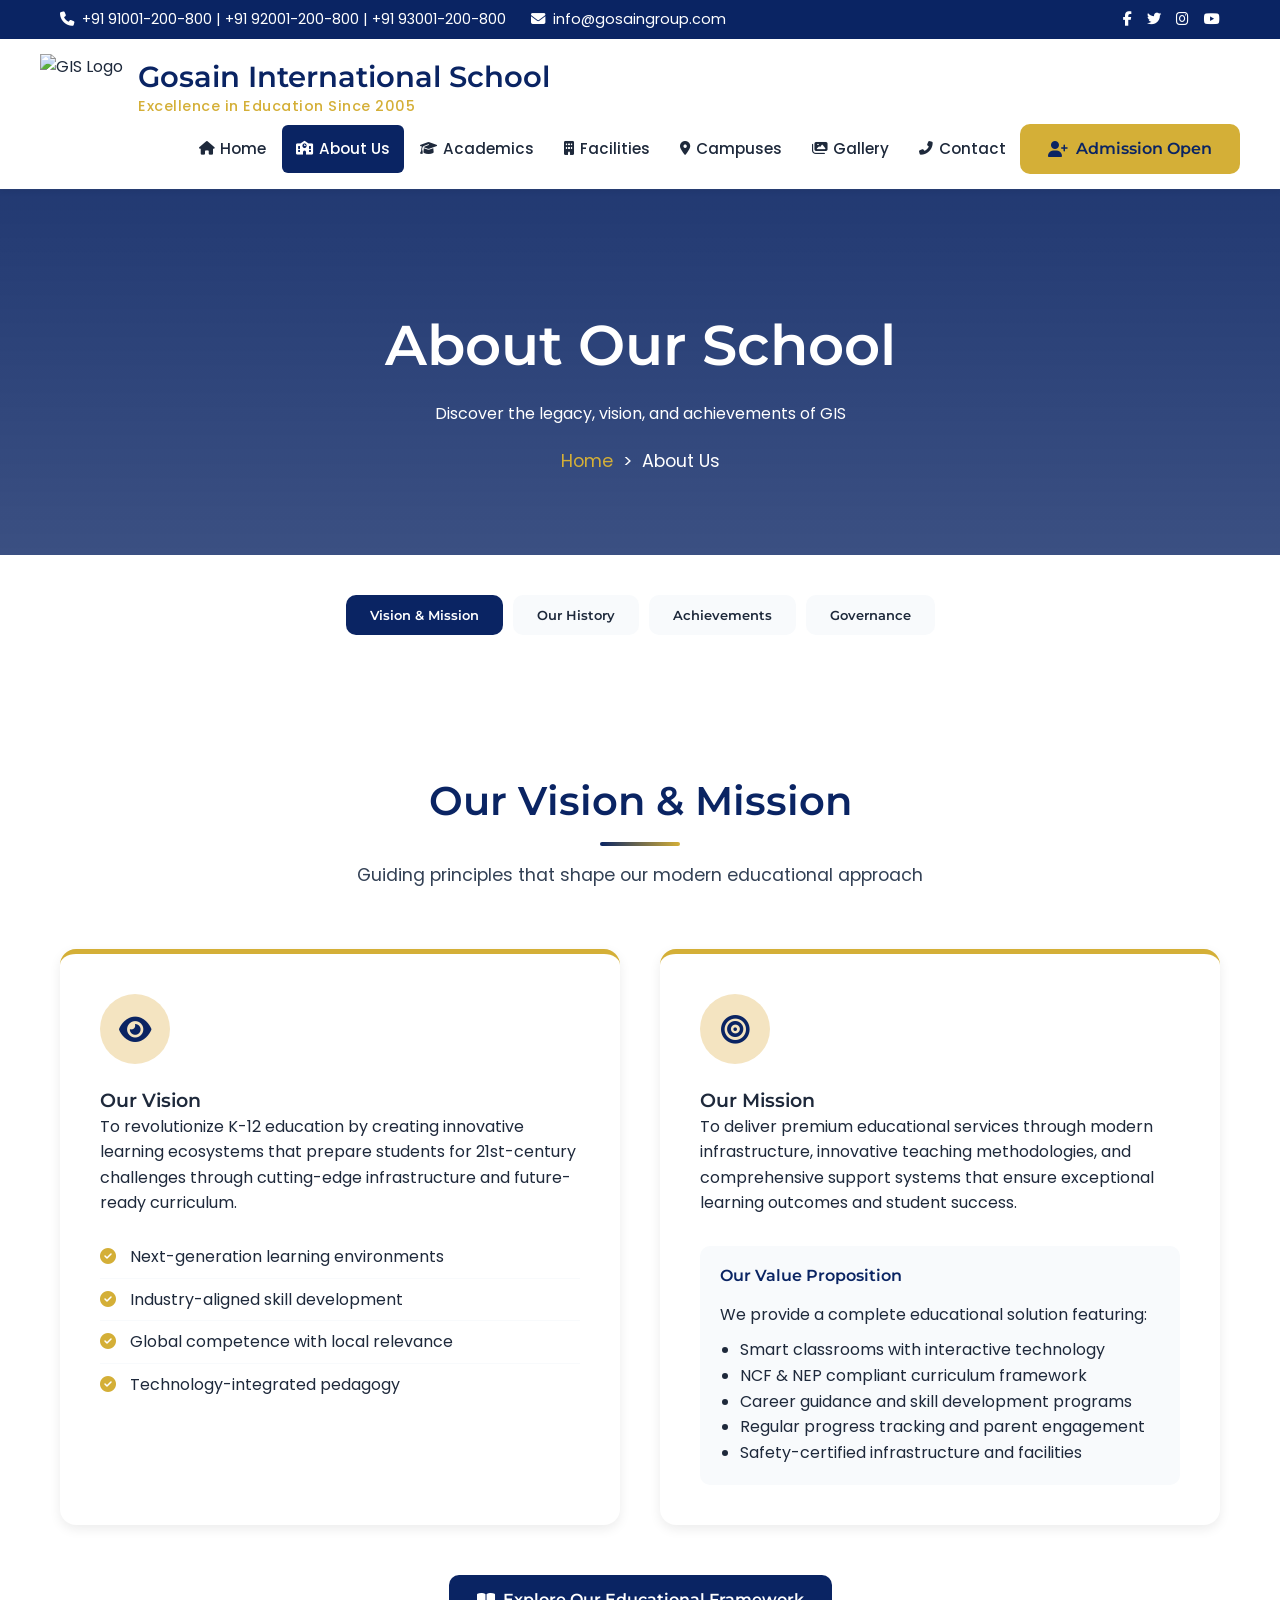
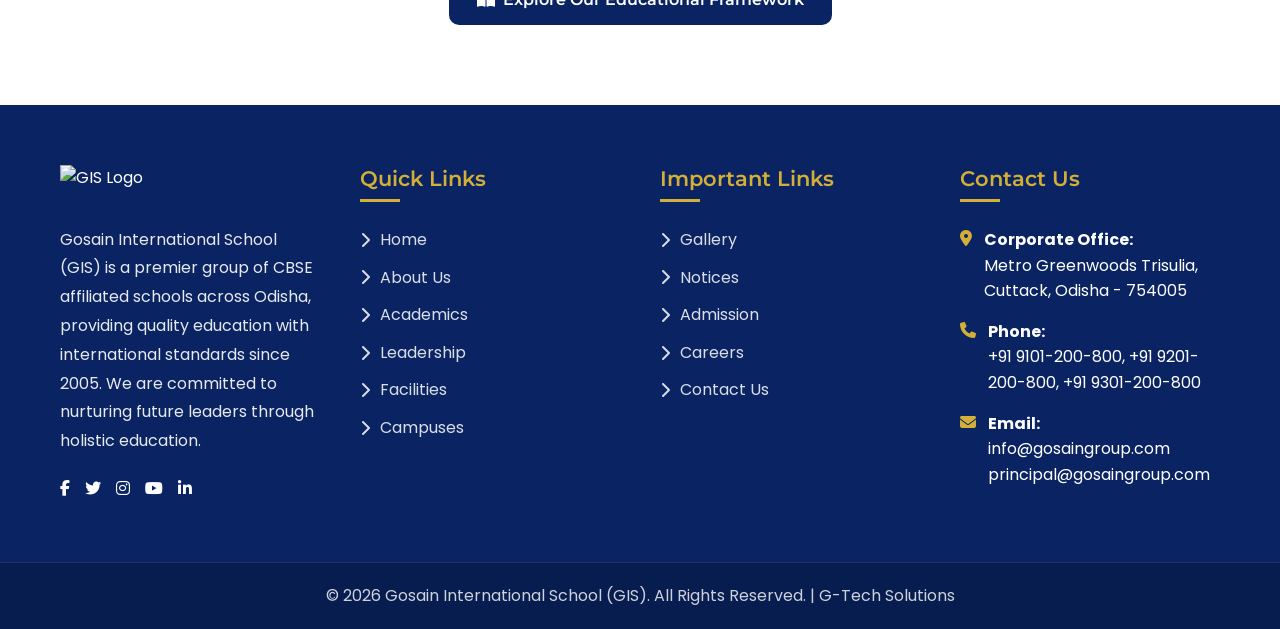
==== commit 0bcdb166: "Parent Name" ====
--- a/about.html
+++ b/about.html
@@ -1483,85 +1483,86 @@
         </div>
       </div>
     </div>
-    <!-- Footer -->
+   <!-- Footer -->
     <footer>
-      <div class="footer-main">
-        <div class="container">
-          <div class="footer-content">
-            <div class="footer-about">
-              <img
-                src="https://trustimage.nyc3.cdn.digitaloceanspaces.com/logo/logo-01%20(1).png"
-                alt="GIS Logo"
-                class="footer-logo"
-              />
-              <p>
-                Gosain International School (GIS) - Nurturing future leaders
-                through quality education since 2005.
-              </p>
-              <div class="social-links" style="margin-top: 20px">
-                <a href="#"><i class="fab fa-facebook-f"></i></a>
-                <a href="#"><i class="fab fa-twitter"></i></a>
-                <a href="#"><i class="fab fa-instagram"></i></a>
-                <a href="#"><i class="fab fa-youtube"></i></a>
-              </div>
-            </div>
-
-            <div class="footer-column">
-              <h3>Quick Links</h3>
-              <ul class="footer-links">
-                <li>
-                  <a href="index.html"
-                    ><i class="fas fa-chevron-right"></i> Home</a
-                  >
-                </li>
-                <li>
-                  <a href="about.html"
-                    ><i class="fas fa-chevron-right"></i> About Us</a
-                  >
-                </li>
-                <li>
-                  <a href="academics.html"
-                    ><i class="fas fa-chevron-right"></i> Academics</a
-                  >
-                </li>
-                <li>
-                  <a href="admission.html"
-                    ><i class="fas fa-chevron-right"></i> Admission</a
-                  >
-                </li>
-              </ul>
-            </div>
-
-            <div class="footer-column">
-              <h3>Contact Info</h3>
-              <ul class="contact-list">
-                <li>
-                  <i class="fas fa-map-marker-alt"></i>
-                  <div>Corporate Office: Bhubaneswar, Odisha</div>
-                </li>
-                <li>
-                  <i class="fas fa-phone"></i>
-                  <div>
-                    +91 91001-200-800 | +91 92001-200-800 | +91 93001-200-800
-                  </div>
-                </li>
-                <li>
-                  <i class="fas fa-envelope"></i>
-                  <div>info@gosaingroup.com</div>
-                </li>
-              </ul>
-            </div>
-          </div>
+        <div class="footer-main">
+            <div class="container">
+                <div class="footer-content">
+                    <div class="footer-about">
+                        <img src="https://trustimage.nyc3.cdn.digitaloceanspaces.com/logo/logo-01%20(1).png" alt="GIS Logo" class="footer-logo">
+                        <p>Gosain International School (GIS) is a premier group of CBSE affiliated schools across Odisha, providing quality education with international standards since 2005. We are committed to nurturing future leaders through holistic education.</p>
+                        <div class="social-links" style="margin-top: 20px;">
+                            <a href="#"><i class="fab fa-facebook-f"></i></a>
+                            <a href="#"><i class="fab fa-twitter"></i></a>
+                            <a href="#"><i class="fab fa-instagram"></i></a>
+                            <a href="#"><i class="fab fa-youtube"></i></a>
+                            <a href="#"><i class="fab fa-linkedin-in"></i></a>
+                        </div>
+                    </div>
+                    
+                    <div class="footer-column">
+                        <h3>Quick Links</h3>
+                        <ul class="footer-links">
+                            <li><a href="index.html"><i class="fas fa-chevron-right"></i> Home</a></li>
+                            <li><a href="about.html"><i class="fas fa-chevron-right"></i> About Us</a></li>
+                            <li><a href="academics.html"><i class="fas fa-chevron-right"></i> Academics</a></li>
+                            <li><a href="leadership.html"><i class="fas fa-chevron-right"></i> Leadership</a></li>
+                            <li><a href="facilities.html"><i class="fas fa-chevron-right"></i> Facilities</a></li>
+                            <li><a href="campuses.html"><i class="fas fa-chevron-right"></i> Campuses</a></li>
+                        </ul>
+                    </div>
+                    
+                    <div class="footer-column">
+                        <h3>Important Links</h3>
+                        <ul class="footer-links">
+                            <li><a href="gallery.html"><i class="fas fa-chevron-right"></i> Gallery</a></li>
+                            <li><a href="notices.html"><i class="fas fa-chevron-right"></i> Notices</a></li>
+                            <li><a href="admission.html"><i class="fas fa-chevron-right"></i> Admission</a></li>
+                            <li><a href="careers.html"><i class="fas fa-chevron-right"></i> Careers</a></li>
+                            <li><a href="contact.html"><i class="fas fa-chevron-right"></i> Contact Us</a></li>
+                            
+                        </ul>
+                    </div>
+                    
+                    <div class="footer-column">
+                        <h3>Contact Us</h3>
+                        <ul class="contact-list">
+                            <li>
+                                <i class="fas fa-map-marker-alt"></i>
+                                <div>
+                                    <strong>Corporate Office:</strong><br>
+                                   Metro Greenwoods Trisulia,<br>
+                                Cuttack, Odisha - 754005
+                                </div>
+                            </li>
+                            <li>
+                                <i class="fas fa-phone"></i>
+                                <div>
+                                    <strong>Phone:</strong><br>
+                                    +91 9101-200-800, +91 9201-200-800, +91 9301-200-800
+                                </div>
+                            </li>
+                            <li>
+                                <i class="fas fa-envelope"></i>
+                                <div>
+                                    <strong>Email:</strong><br>
+                                    info@gosaingroup.com<br>
+                                    principal@gosaingroup.com
+                                </div>
+                            </li>
+                        </ul>
+                    </div>
+                </div>
+            </div>
         </div>
-      </div>
-
-      <div class="footer-bottom">
-        <div class="container">
-          <div class="copyright">
-            <p>&copy; 2024 Gosain International School. All Rights Reserved.</p>
-          </div>
+        
+        <div class="footer-bottom">
+            <div class="container">
+                <div class="copyright">
+                    <p>&copy; 2026 Gosain International School (GIS). All Rights Reserved. | G-Tech Solutions</p>
+                </div>
+            </div>
         </div>
-      </div>
     </footer>
 
     <script>
